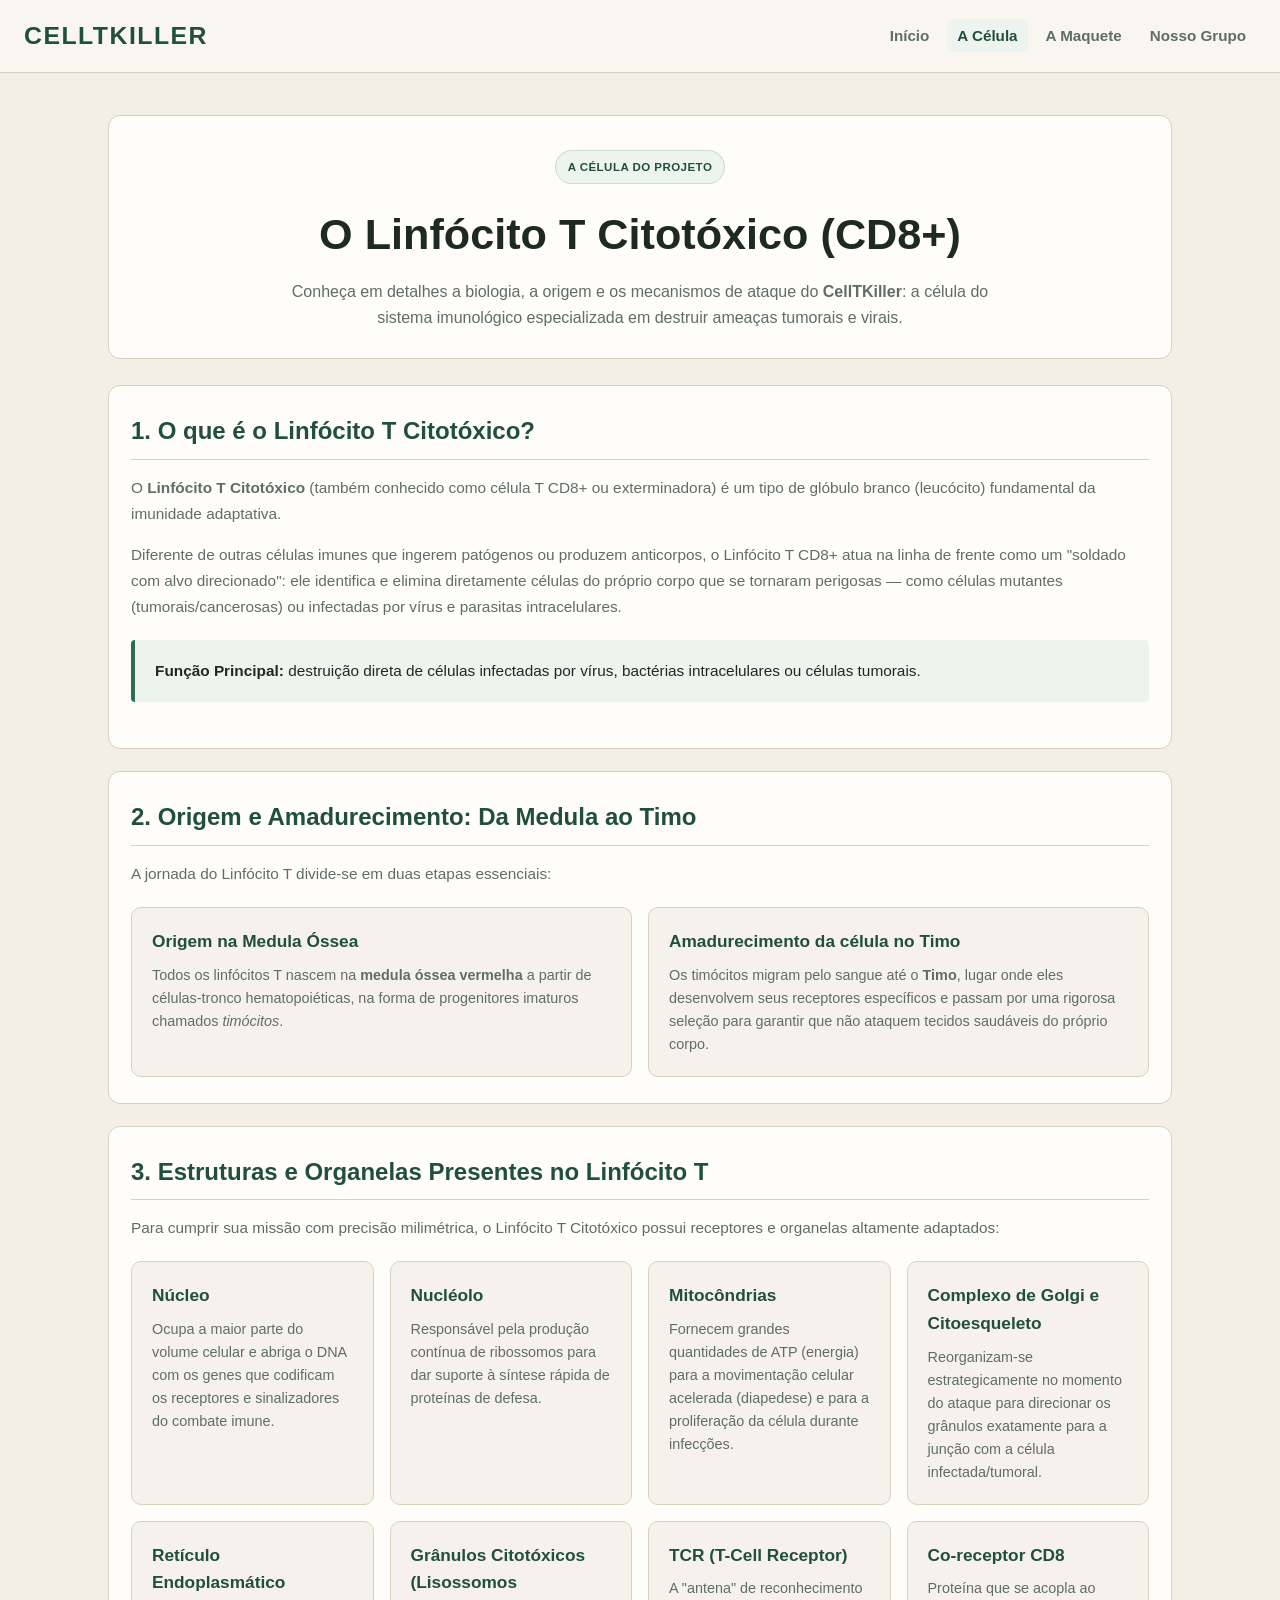
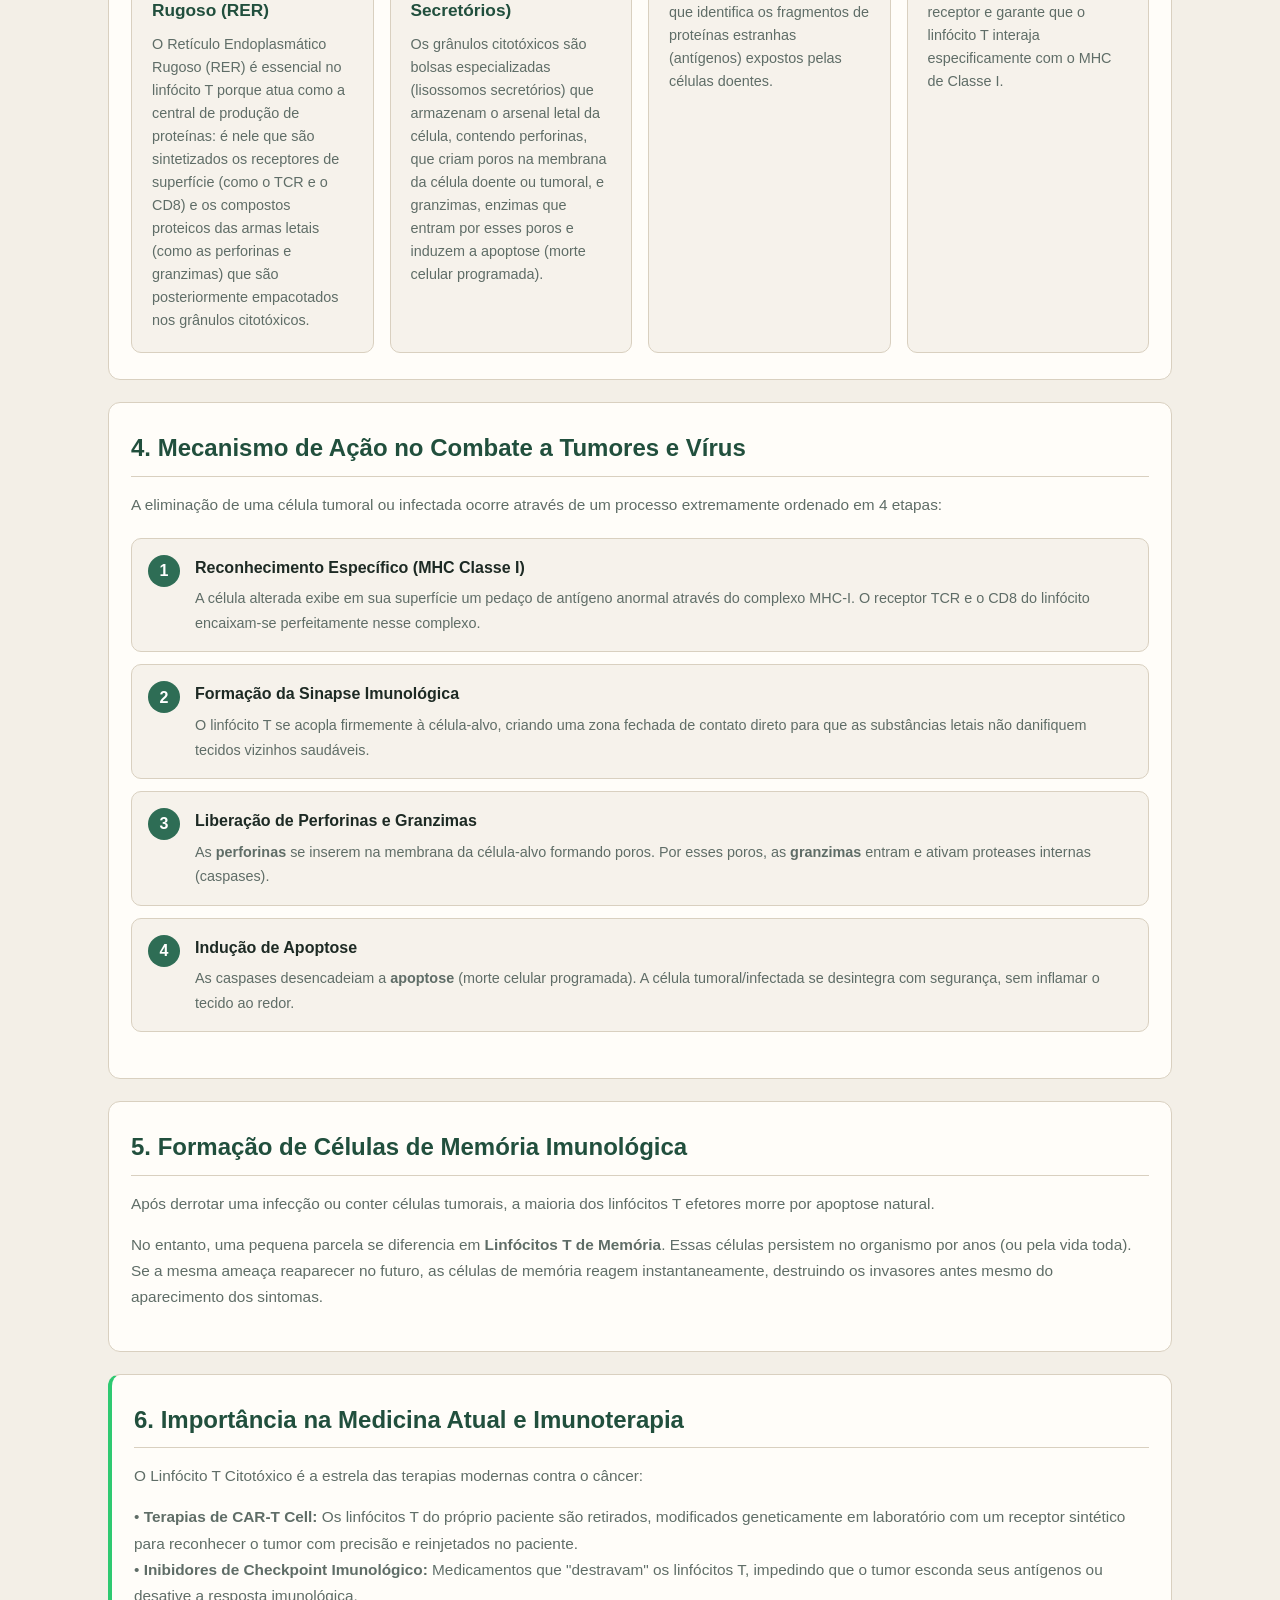
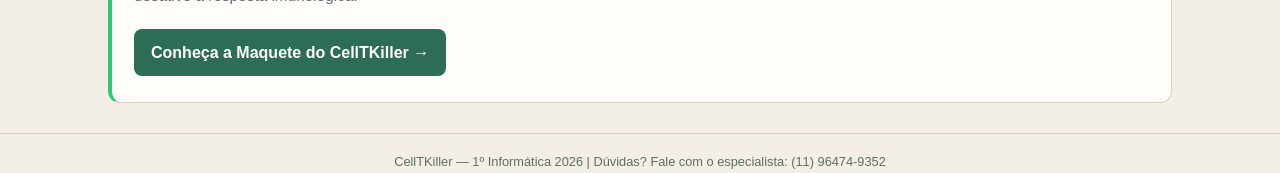
==== Pagina_Celula.html @ 52503a29 "Add files via upload" ====
<!DOCTYPE html>
<html lang="pt-br">
<head>
    <meta charset="UTF-8">
    <meta name="viewport" content="width=device-width, initial-scale=1.0">
    <title>O Linfócito T | CellTKiller</title>
    <link rel="stylesheet" href="Pagina_inicial.css">
    <link rel="stylesheet" href="Pagina_celula.css">
</head>
<body>

    <!-- CABEÇALHO -->
    <header class="header">
        <h1 class="logo">CellTKiller</h1>
        <nav>
            <ul class="nav-links">
                <li><a href="Pagina_inicial.html">Início</a></li>
                <li><a href="Pagina_Celula.html" class="active">A Célula</a></li>
                <li><a href="Pagina_Maquete.html">A Maquete</a></li>
                <li><a href="Pagina_Equipe.html">Nosso Grupo</a></li>
            </ul>
        </nav>
    </header>

    <!-- CONTEÚDO PRINCIPAL -->
    <main class="container">

        <!-- HERO SECTION -->
        <section class="hero">
            <span class="badge">A Célula do Projeto</span>
            <h2>O Linfócito T Citotóxico (CD8+)</h2>
            <p>
                Conheça em detalhes a biologia, a origem e os mecanismos de ataque do 
                <strong>CellTKiller</strong>: a célula do sistema imunológico especializada em destruir ameaças tumorais e virais.
            </p>
        </section>

        <!-- 1. O QUE É -->
        <section class="content-section">
            <h2>1. O que é o Linfócito T Citotóxico?</h2>
            <p>
                O <strong>Linfócito T Citotóxico</strong> (também conhecido como célula T CD8+ ou exterminadora) é um tipo de glóbulo branco (leucócito) fundamental da imunidade adaptativa.
            </p>
            <p>
                Diferente de outras células imunes que ingerem patógenos ou produzem anticorpos, o Linfócito T CD8+ atua na linha de frente como um "soldado com alvo direcionado": ele identifica e elimina diretamente células do próprio corpo que se tornaram perigosas — como células mutantes (tumorais/cancerosas) ou infectadas por vírus e parasitas intracelulares.
            </p>
            <div class="highlight-box">
                <p><strong>Função Principal:</strong> destruição direta de células infectadas por vírus, bactérias intracelulares ou células tumorais.</p>
            </div>
        </section>

        <!-- 2. ORIGEM E MATURAÇÃO -->
        <section class="content-section">
            <h2>2. Origem e Amadurecimento: Da Medula ao Timo</h2>
            <p>A jornada do Linfócito T divide-se em duas etapas essenciais:</p>

            <div class="grid-cards">
                <div class="card">
                    <h4>Origem na Medula Óssea</h4>
                    <p>
                        Todos os linfócitos T nascem na <strong>medula óssea vermelha</strong> a partir de células-tronco hematopoiéticas, na forma de progenitores imaturos chamados <em>timócitos</em>.
                    </p>
                </div>
                <div class="card">
                    <h4>Amadurecimento da célula no Timo</h4>
                    <p>
                        Os timócitos migram pelo sangue até o <strong>Timo</strong>, lugar onde eles desenvolvem seus receptores específicos e passam por uma rigorosa seleção para garantir que não ataquem tecidos saudáveis do próprio corpo.
                    </p>
                </div>
            </div>
        </section>

        <!-- 3. ESTRUTURAS E ORGANELAS CHAVE -->
        <section class="content-section">
            <h2>3. Estruturas e Organelas Presentes no Linfócito T</h2>
            <p>Para cumprir sua missão com precisão milimétrica, o Linfócito T Citotóxico possui receptores e organelas altamente adaptados:</p>

            <div class="grid-cards">
                <div class="card">
                    <h4>Núcleo</h4>
                    <p>Ocupa a maior parte do volume celular e abriga o DNA com os genes que codificam os receptores e sinalizadores do combate imune.</p>
                </div>
                <div class="card">
                    <h4>Nucléolo</h4>
                    <p>Responsável pela produção contínua de ribossomos para dar suporte à síntese rápida de proteínas de defesa.</p>
                </div>
                <div class="card">
                    <h4>Mitocôndrias</h4>
                    <p>Fornecem grandes quantidades de ATP (energia) para a movimentação celular acelerada (diapedese) e para a proliferação da célula durante infecções.</p>
                </div>
                <div class="card">
                    <h4>Complexo de Golgi e Citoesqueleto</h4>
                    <p>Reorganizam-se estrategicamente no momento do ataque para direcionar os grânulos exatamente para a junção com a célula infectada/tumoral.</p>
                </div>
                <div class="card">
                    <h4>Retículo Endoplasmático Rugoso (RER)</h4>
                    <p>O Retículo Endoplasmático Rugoso (RER) é essencial no linfócito T porque atua como a central de produção de proteínas: é nele que são sintetizados os receptores de superfície (como o TCR e o CD8) e os compostos proteicos das armas letais (como as perforinas e granzimas) que são posteriormente empacotados nos grânulos citotóxicos.</p>
                </div>
                <div class="card">
                    <h4>Grânulos Citotóxicos (Lisossomos Secretórios)</h4>
                    <p>Os grânulos citotóxicos são bolsas especializadas (lisossomos secretórios) que armazenam o arsenal letal da célula, contendo perforinas, que criam poros na membrana da célula doente ou tumoral, e granzimas, enzimas que entram por esses poros e induzem a apoptose (morte celular programada).</p>
                </div>
                <div class="card">
                    <h4>TCR (T-Cell Receptor)</h4>
                    <p>A "antena" de reconhecimento que identifica os fragmentos de proteínas estranhas (antígenos) expostos pelas células doentes.</p>
                </div>
                <div class="card">
                    <h4>Co-receptor CD8</h4>
                    <p>Proteína que se acopla ao receptor e garante que o linfócito T interaja especificamente com o MHC de Classe I.</p>
                </div>
            </div>
        </section>

        <!-- 4. MECANISMO DE AÇÃO -->
        <section class="content-section">
            <h2>4. Mecanismo de Ação no Combate a Tumores e Vírus</h2>  
            <p>A eliminação de uma célula tumoral ou infectada ocorre através de um processo extremamente ordenado em 4 etapas:</p>

            <div class="step-list">
                <div class="step-item">
                    <div class="step-number">1</div>
                    <div class="step-content">
                        <h4>Reconhecimento Específico (MHC Classe I)</h4>
                        <p>A célula alterada exibe em sua superfície um pedaço de antígeno anormal através do complexo MHC-I. O receptor TCR e o CD8 do linfócito encaixam-se perfeitamente nesse complexo.</p>
                    </div>
                </div>
                <div class="step-item">
                    <div class="step-number">2</div>
                    <div class="step-content">
                        <h4>Formação da Sinapse Imunológica</h4>
                        <p>O linfócito T se acopla firmemente à célula-alvo, criando uma zona fechada de contato direto para que as substâncias letais não danifiquem tecidos vizinhos saudáveis.</p>
                    </div>
                </div>
                <div class="step-item">
                    <div class="step-number">3</div>
                    <div class="step-content">
                        <h4>Liberação de Perforinas e Granzimas</h4>
                        <p>As <strong>perforinas</strong> se inserem na membrana da célula-alvo formando poros. Por esses poros, as <strong>granzimas</strong> entram e ativam proteases internas (caspases).</p>
                    </div>
                </div>
                <div class="step-item">
                    <div class="step-number">4</div>
                    <div class="step-content">
                        <h4>Indução de Apoptose</h4>
                        <p>As caspases desencadeiam a <strong>apoptose</strong> (morte celular programada). A célula tumoral/infectada se desintegra com segurança, sem inflamar o tecido ao redor.</p>
                    </div>
                </div>
            </div>
        </section>

        <!-- 5. MEMÓRIA IMUNOLÓGICA -->
        <section class="content-section">
            <h2>5. Formação de Células de Memória Imunológica</h2>
            <p>
                Após derrotar uma infecção ou conter células tumorais, a maioria dos linfócitos T efetores morre por apoptose natural.
            </p>
            <p>
                No entanto, uma pequena parcela se diferencia em <strong>Linfócitos T de Memória</strong>. Essas células persistem no organismo por anos (ou pela vida toda). Se a mesma ameaça reaparecer no futuro, as células de memória reagem instantaneamente, destruindo os invasores antes mesmo do aparecimento dos sintomas.
            </p>
        </section>

        <!-- 6. IMUNOTERAPIA -->
        <section class="content-section" style="border-left: 4px solid #2ec971;">
            <h2>6. Importância na Medicina Atual e Imunoterapia</h2>
            <p>
                O Linfócito T Citotóxico é a estrela das terapias modernas contra o câncer:
            </p>
            <p>
                • <strong>Terapias de CAR-T Cell:</strong> Os linfócitos T do próprio paciente são retirados, modificados geneticamente em laboratório com um receptor sintético para reconhecer o tumor com precisão e reinjetados no paciente.<br>
                • <strong>Inibidores de Checkpoint Imunológico:</strong> Medicamentos que "destravam" os linfócitos T, impedindo que o tumor esconda seus antígenos ou desative a resposta imunológica.
            </p>
            <div style="margin-top: 20px;">
                <a href="Pagina_Maquete.html" class="btn btn-primary">Conheça a Maquete do CellTKiller &rarr;</a>
            </div>
        </section>

    </main>

    <!-- RODAPÉ -->
    <footer class="footer">
        <p>CellTKiller — 1º Informática 2026 | Dúvidas? Fale com o especialista: (11) 96474-9352</p>
    </footer>

</body>
</html>
---- Pagina_inicial.css ----
/* visual mais simples e menos genérico */
:root {
  --bg: #f3efe7;
  --panel: #fffdf9;
  --panel-soft: #f6f2eb;
  --border: #d9d0c0;
  --text: #1d2a24;
  --muted: #5f6d67;
  --green: #2e6d55;
  --green-dark: #214f3d;
  --green-soft: #edf4ef;
}

* {
  margin: 0;
  padding: 0;
  box-sizing: border-box;
  font-family: "Segoe UI", Tahoma, Geneva, Verdana, sans-serif;
}

body {
  background: var(--bg);
  color: var(--text);
  line-height: 1.6;
  min-height: 100vh;
}

img {
  max-width: 100%;
  display: block;
}

.container {
  max-width: 1100px;
  margin: 0 auto;
  padding: 20px 18px 0;
}

.header {
  background: #f9f5ef;
  border-bottom: 1px solid var(--border);
  padding: 16px 24px;
  display: flex;
  justify-content: space-between;
  align-items: center;
  position: sticky;
  top: 0;
  z-index: 100;
}

.logo {
  color: var(--green-dark);
  font-size: 1.55rem;
  font-weight: 800;
  letter-spacing: 0.06em;
  text-transform: uppercase;
}

.nav-links {
  list-style: none;
  display: flex;
  align-items: center;
  gap: 8px;
  flex-wrap: wrap;
}

.nav-links a {
  color: var(--muted);
  text-decoration: none;
  font-size: 0.95rem;
  font-weight: 600;
  padding: 8px 10px;
  border-radius: 6px;
  transition: 0.2s ease;
}

.nav-links a:hover,
.nav-links a.active {
  color: var(--green-dark);
  background: var(--green-soft);
}

.hero {
  background: var(--panel);
  border: 1px solid var(--border);
  border-radius: 12px;
  padding: 34px 22px 28px;
  margin: 22px 0 26px;
  text-align: center;
}

.badge {
  display: inline-block;
  background: var(--green-soft);
  color: var(--green-dark);
  border: 1px solid rgba(46, 109, 85, 0.18);
  padding: 7px 12px;
  border-radius: 999px;
  font-size: 0.72rem;
  font-weight: 700;
  letter-spacing: 0.04em;
  text-transform: uppercase;
  margin-bottom: 16px;
}

.hero h2 {
  font-size: clamp(2rem, 4vw, 2.7rem);
  color: var(--text);
  margin-bottom: 10px;
}

.hero p {
  max-width: 720px;
  margin: 0 auto;
  color: var(--muted);
}

.intro-box,
.content-section,
.quiz-container {
  background: var(--panel);
  border: 1px solid var(--border);
  border-radius: 12px;
  padding: 22px 20px;
  margin-bottom: 22px;
}

.content-section h2,
.content-section h3,
.intro-content h3 {
  color: var(--text);
  font-size: 1.4rem;
  margin-bottom: 12px;
}

.content-section h2,
.content-section h3 {
  border-bottom: 1px solid var(--border);
  padding-bottom: 8px;
}

.content-section p,
.card p,
.intro-content p,
.step-content p,
.membro-card p,
.foto-info p,
.section-desc,
.materiais-lista li {
  color: var(--muted);
  line-height: 1.7;
  font-size: 0.96rem;
}

.grid-cards {
  display: grid;
  grid-template-columns: repeat(auto-fit, minmax(220px, 1fr));
  gap: 16px;
}

.card {
  background: var(--panel-soft);
  border: 1px solid var(--border);
  border-radius: 10px;
  padding: 18px 16px;
}

.card h4 {
  color: var(--text);
  margin-bottom: 8px;
  font-size: 1.1rem;
}

.btn {
  display: inline-flex;
  align-items: center;
  justify-content: center;
  padding: 10px 16px;
  border-radius: 8px;
  text-decoration: none;
  font-weight: 700;
  border: 1px solid transparent;
  transition: 0.2s ease;
}

.btn-primary {
  background: var(--green);
  color: #fff;
}

.btn-primary:hover {
  background: var(--green-dark);
}

.btn-secondary {
  background: #fff;
  color: var(--text);
  border-color: var(--border);
}

.btn-secondary:hover {
  background: #f7f2eb;
}

.quiz-trigger-section {
  text-align: center;
  margin: 18px 0 16px;
}

.quiz-header-info {
  color: var(--green-dark);
  font-size: 0.75rem;
  font-weight: 700;
  letter-spacing: 0.04em;
  text-transform: uppercase;
  margin-bottom: 10px;
}

.question-title {
  color: var(--text);
  font-size: 1.08rem;
  margin-bottom: 16px;
}

.quiz-options {
  display: flex;
  flex-direction: column;
  gap: 10px;
}

.btn-option {
  background: #fff;
  color: var(--text);
  border: 1px solid var(--border);
  border-radius: 8px;
  padding: 12px 14px;
  text-align: left;
  cursor: pointer;
}

.btn-option:hover:not(:disabled) {
  background: var(--green-soft);
  border-color: rgba(46, 109, 85, 0.2);
}

.quiz-result {
  margin-top: 14px;
  font-weight: 700;
}

.footer {
  text-align: center;
  color: var(--muted);
  font-size: 0.8rem;
  border-top: 1px solid var(--border);
  padding-top: 18px;
  margin-top: 30px;
}

@media (max-width: 768px) {
  .header {
    flex-direction: column;
    gap: 10px;
    padding: 14px 18px;
  }

  .container {
    padding-left: 12px;
    padding-right: 12px;
  }
}
---- Pagina_celula.css ----
.content-section {
    background: var(--panel);
    border: 1px solid var(--border);
    border-radius: 12px;
    padding: 26px 22px;
    margin-bottom: 22px;
}

.content-section h2 {
    color: var(--green-dark);
    font-size: 1.5rem;
    margin-bottom: 15px;
    border-bottom: 1px solid var(--border);
    padding-bottom: 8px;
}

.content-section p {
    color: var(--muted);
    line-height: 1.7;
    margin-bottom: 15px;
    font-size: 0.96rem;
}

.grid-cards {
    display: grid;
    grid-template-columns: repeat(auto-fit, minmax(240px, 1fr));
    gap: 16px;
    margin-top: 20px;
}

.card {
    background: var(--panel-soft);
    border: 1px solid var(--border);
    border-radius: 10px;
    padding: 20px;
    transition: border-color 0.2s ease;
}

.card:hover {
    border-color: rgba(46, 109, 85, 0.28);
}

.card h4 {
    color: var(--green-dark);
    font-size: 1.08rem;
    margin-bottom: 8px;
}

.card p {
    font-size: 0.9rem;
    margin-bottom: 0;
    color: var(--muted);
    line-height: 1.6;
}

.step-list {
    list-style: none;
    padding: 0;
    margin: 20px 0;
}

.step-item {
    display: flex;
    gap: 15px;
    background: var(--panel-soft);
    border: 1px solid var(--border);
    border-radius: 10px;
    padding: 16px;
    margin-bottom: 12px;
}

.step-number {
    background: var(--green);
    color: #fff;
    font-weight: bold;
    border-radius: 50%;
    width: 32px;
    height: 32px;
    display: flex;
    align-items: center;
    justify-content: center;
    flex-shrink: 0;
}

.step-content h4 {
    color: var(--text);
    margin-bottom: 6px;
}

.step-content p {
    margin: 0;
    font-size: 0.9rem;
}

.highlight-box {
    background: var(--green-soft);
    border-left: 4px solid var(--green);
    padding: 18px 20px;
    border-radius: 4px;
    margin: 20px 0;
}

.highlight-box p {
    color: var(--text);
    margin: 0;
}
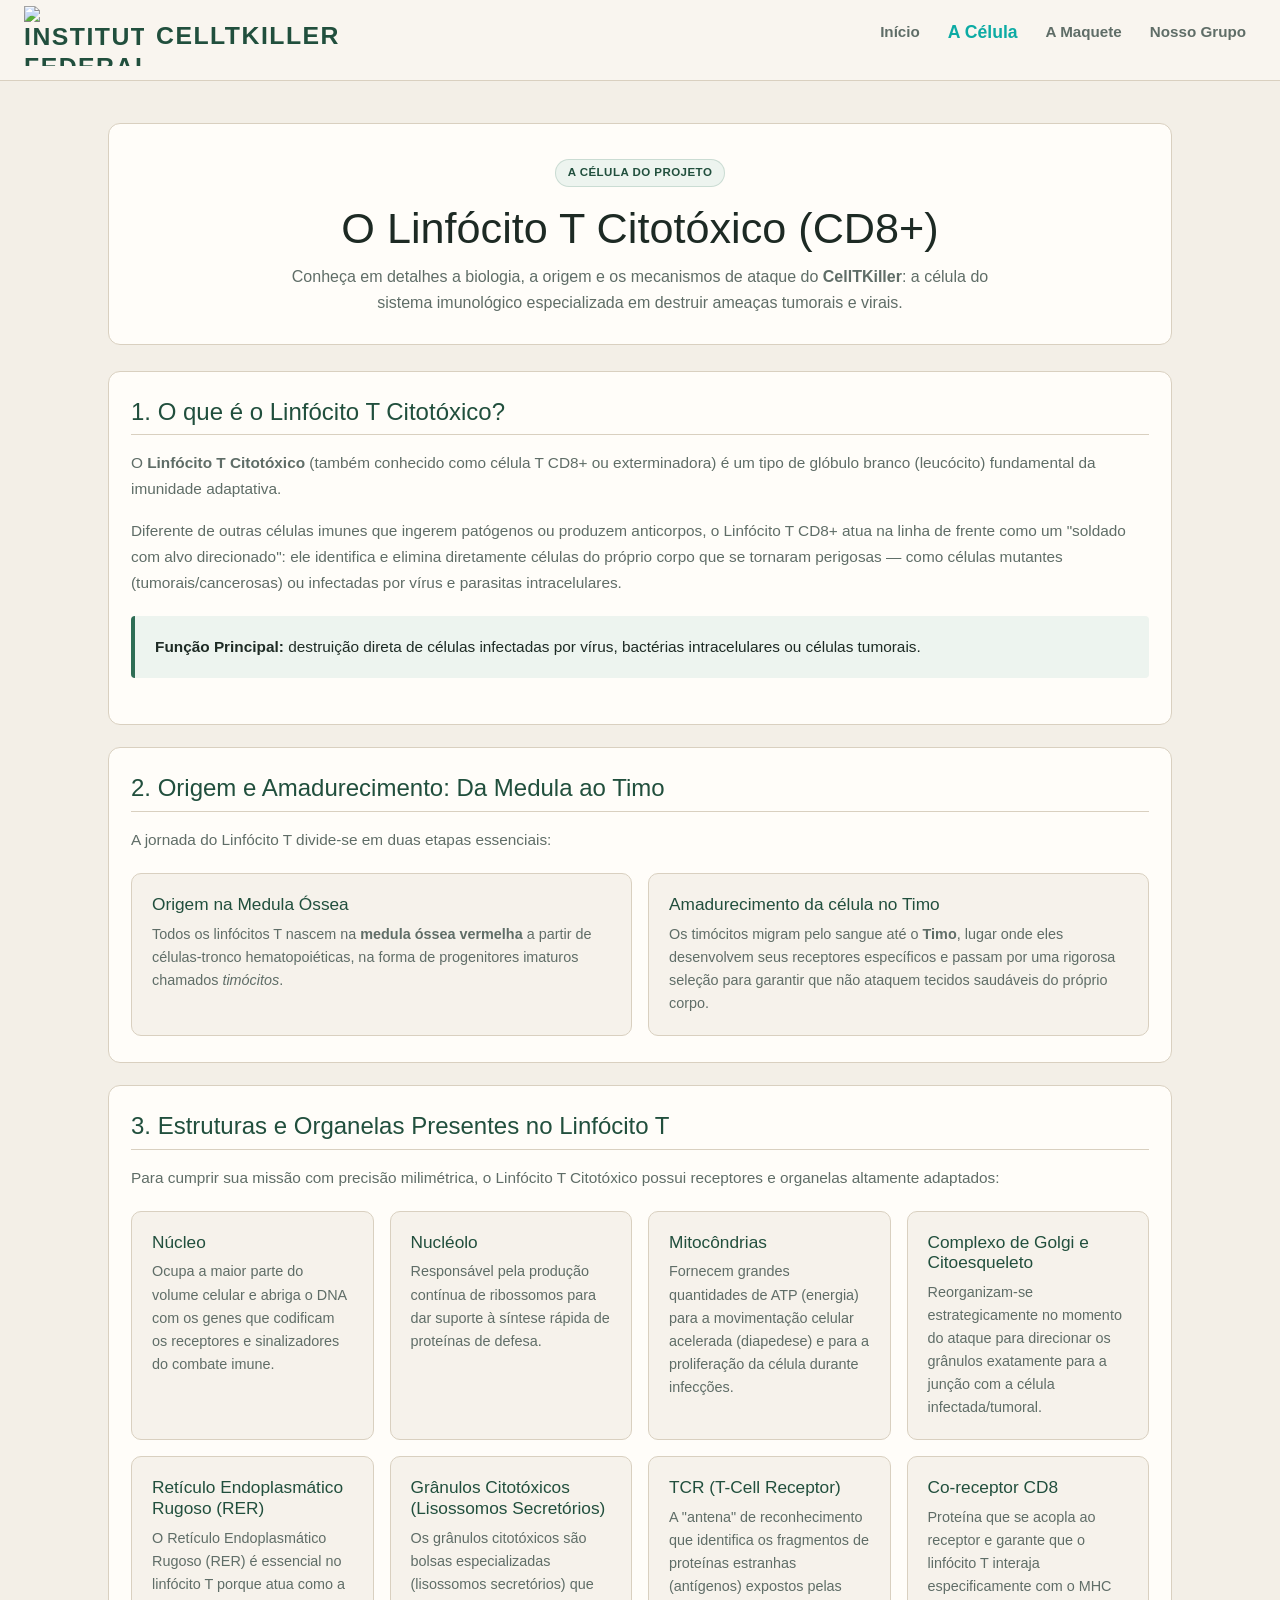
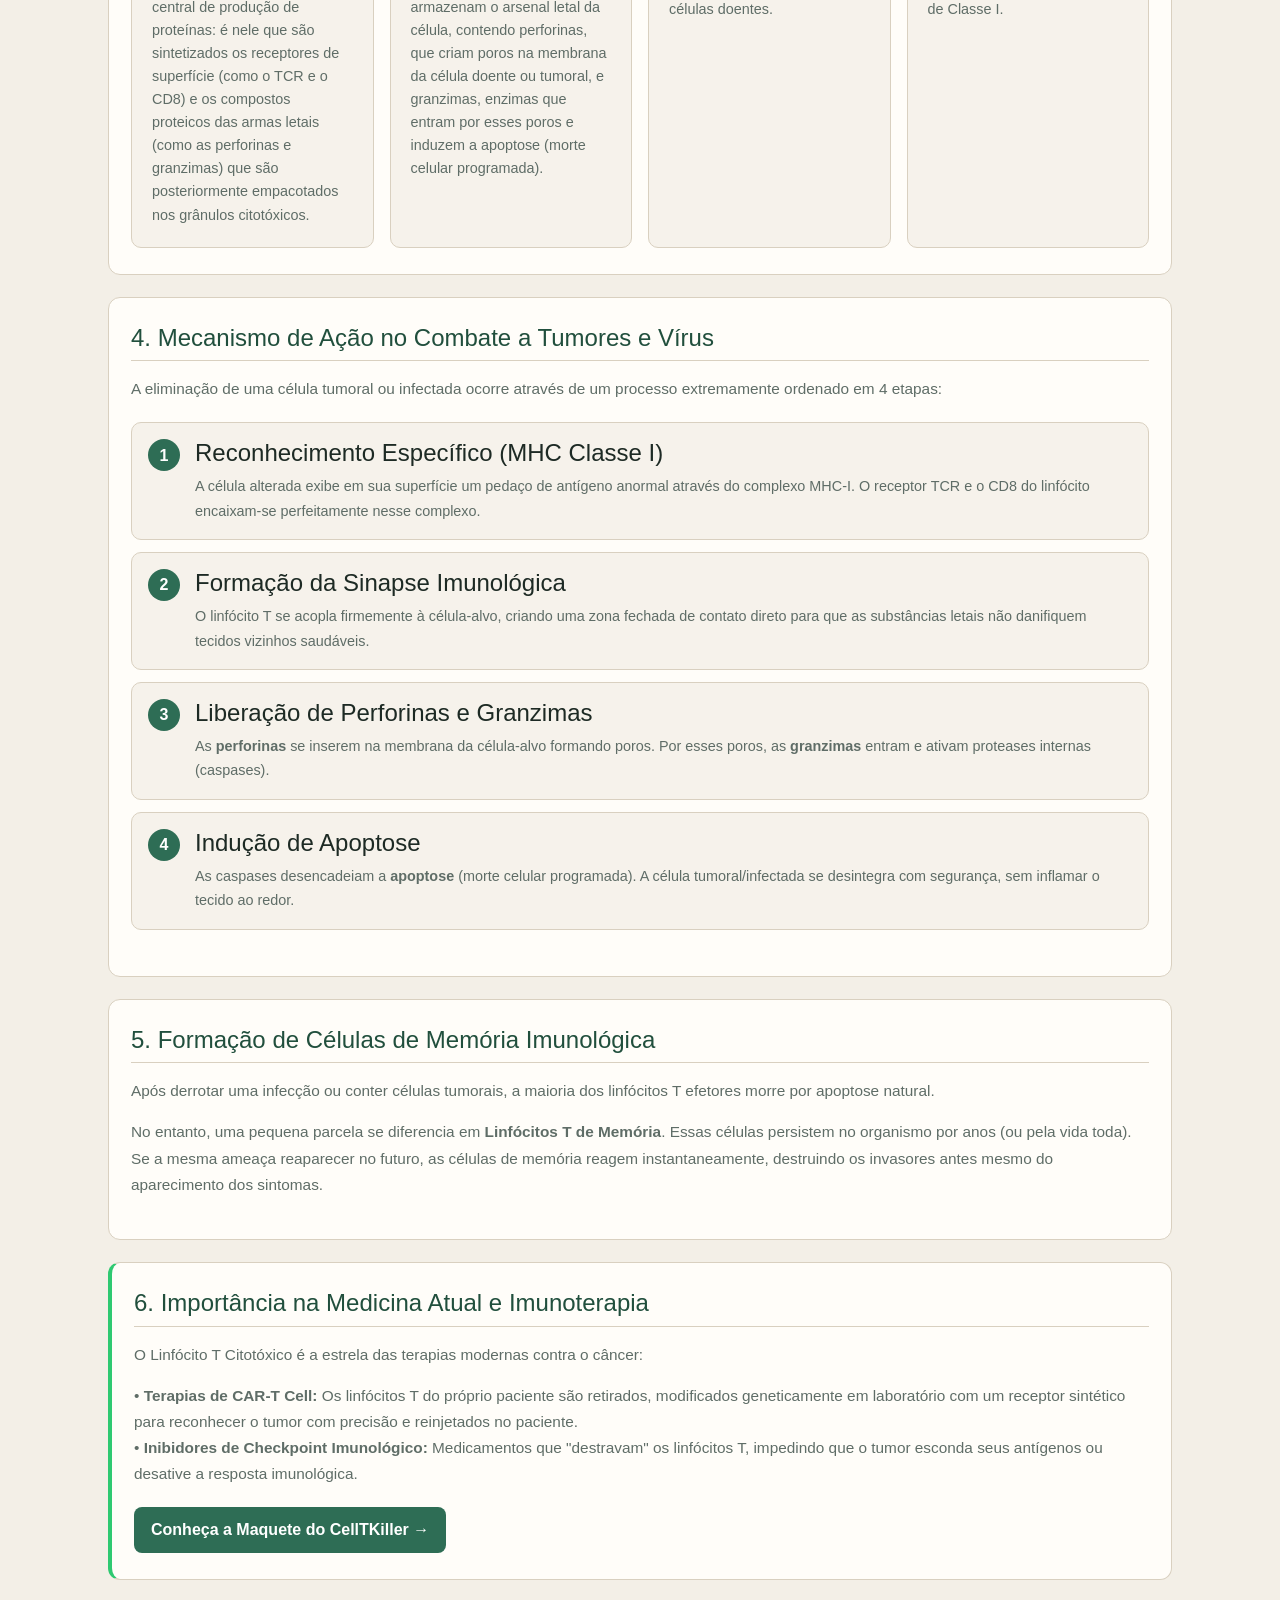
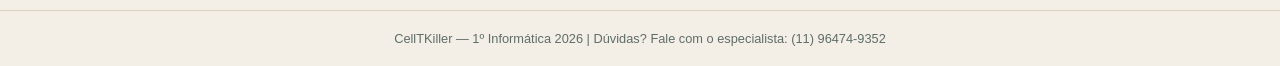
==== commit 120e7c70: "Add files via upload" ====
--- a/Pagina_Celula.html
+++ b/Pagina_Celula.html
@@ -4,14 +4,19 @@
     <meta charset="UTF-8">
     <meta name="viewport" content="width=device-width, initial-scale=1.0">
     <title>O Linfócito T | CellTKiller</title>
+    <link href="https://cdn.jsdelivr.net/npm/bootstrap@5.3.8/dist/css/bootstrap.min.css" rel="stylesheet">
     <link rel="stylesheet" href="Pagina_inicial.css">
     <link rel="stylesheet" href="Pagina_celula.css">
+    <link rel="icon" href="cellT.png">
 </head>
 <body>
 
     <!-- CABEÇALHO -->
     <header class="header">
-        <h1 class="logo">CellTKiller</h1>
+        <h1 class="logo">
+            <img src="logo.png" alt="Instituto Federal de São Paulo — Câmpus Bragança Paulista">
+            <span>CellTKiller</span>
+        </h1>
         <nav>
             <ul class="nav-links">
                 <li><a href="Pagina_inicial.html">Início</a></li>
--- a/Pagina_inicial.css
+++ b/Pagina_inicial.css
@@ -1,14 +1,14 @@
 /* visual mais simples e menos genérico */
 :root {
-  --bg: #f3efe7;
-  --panel: #fffdf9;
-  --panel-soft: #f6f2eb;
-  --border: #d9d0c0;
-  --text: #1d2a24;
-  --muted: #5f6d67;
-  --green: #2e6d55;
-  --green-dark: #214f3d;
-  --green-soft: #edf4ef;
+  --cor-fundo: #f3efe7;
+  --cor-painel: #fffdf9;
+  --cor-painel-suave: #f6f2eb;
+  --cor-borda: #d9d0c0;
+  --cor-texto: #1d2a24;
+  --cor-texto-suave: #5f6d67;
+  --cor-verde: #2e6d55;
+  --cor-verde-escuro: #214f3d;
+  --cor-verde-suave: #edf4ef;
 }
 
 * {
@@ -19,8 +19,8 @@
 }
 
 body {
-  background: var(--bg);
-  color: var(--text);
+  background: var(--cor-fundo);
+  color: var(--cor-texto);
   line-height: 1.6;
   min-height: 100vh;
 }
@@ -38,8 +38,8 @@
 
 .header {
   background: #f9f5ef;
-  border-bottom: 1px solid var(--border);
-  padding: 16px 24px;
+  border-bottom: 1px solid var(--cor-borda);
+  padding: 6px 24px;
   display: flex;
   justify-content: space-between;
   align-items: center;
@@ -49,11 +49,20 @@
 }
 
 .logo {
-  color: var(--green-dark);
+  color: var(--cor-verde-escuro);
   font-size: 1.55rem;
   font-weight: 800;
   letter-spacing: 0.06em;
   text-transform: uppercase;
+  display: flex;
+  align-items: center;
+  gap: 12px;
+}
+
+.logo img {
+  width: 120px;
+  height: 60px;
+  object-fit: contain;
 }
 
 .nav-links {
@@ -65,7 +74,7 @@
 }
 
 .nav-links a {
-  color: var(--muted);
+  color: var(--cor-texto-suave);
   text-decoration: none;
   font-size: 0.95rem;
   font-weight: 600;
@@ -76,13 +85,13 @@
 
 .nav-links a:hover,
 .nav-links a.active {
-  color: var(--green-dark);
-  background: var(--green-soft);
+  color: #0CABA4;
+  font-size: 1.1rem;
 }
 
 .hero {
-  background: var(--panel);
-  border: 1px solid var(--border);
+  background: var(--cor-painel);
+  border: 1px solid var(--cor-borda);
   border-radius: 12px;
   padding: 34px 22px 28px;
   margin: 22px 0 26px;
@@ -91,8 +100,8 @@
 
 .badge {
   display: inline-block;
-  background: var(--green-soft);
-  color: var(--green-dark);
+  background: var(--cor-verde-suave);
+  color: var(--cor-verde-escuro);
   border: 1px solid rgba(46, 109, 85, 0.18);
   padding: 7px 12px;
   border-radius: 999px;
@@ -105,21 +114,21 @@
 
 .hero h2 {
   font-size: clamp(2rem, 4vw, 2.7rem);
-  color: var(--text);
+  color: var(--cor-texto);
   margin-bottom: 10px;
 }
 
 .hero p {
   max-width: 720px;
   margin: 0 auto;
-  color: var(--muted);
+  color: var(--cor-texto-suave);
 }
 
 .intro-box,
 .content-section,
 .quiz-container {
-  background: var(--panel);
-  border: 1px solid var(--border);
+  background: var(--cor-painel);
+  border: 1px solid var(--cor-borda);
   border-radius: 12px;
   padding: 22px 20px;
   margin-bottom: 22px;
@@ -128,14 +137,14 @@
 .content-section h2,
 .content-section h3,
 .intro-content h3 {
-  color: var(--text);
+  color: var(--cor-texto);
   font-size: 1.4rem;
   margin-bottom: 12px;
 }
 
 .content-section h2,
 .content-section h3 {
-  border-bottom: 1px solid var(--border);
+  border-bottom: 1px solid var(--cor-borda);
   padding-bottom: 8px;
 }
 
@@ -147,7 +156,7 @@
 .foto-info p,
 .section-desc,
 .materiais-lista li {
-  color: var(--muted);
+  color: var(--cor-texto-suave);
   line-height: 1.7;
   font-size: 0.96rem;
 }
@@ -159,14 +168,14 @@
 }
 
 .card {
-  background: var(--panel-soft);
-  border: 1px solid var(--border);
+  background: var(--cor-painel-suave);
+  border: 1px solid var(--cor-borda);
   border-radius: 10px;
   padding: 18px 16px;
 }
 
 .card h4 {
-  color: var(--text);
+  color: var(--cor-texto);
   margin-bottom: 8px;
   font-size: 1.1rem;
 }
@@ -184,18 +193,18 @@
 }
 
 .btn-primary {
-  background: var(--green);
+  background: var(--cor-verde);
   color: #fff;
 }
 
 .btn-primary:hover {
-  background: var(--green-dark);
+  background: var(--cor-verde-escuro);
 }
 
 .btn-secondary {
   background: #fff;
-  color: var(--text);
-  border-color: var(--border);
+  color: var(--cor-texto);
+  border-color: var(--cor-borda);
 }
 
 .btn-secondary:hover {
@@ -208,7 +217,7 @@
 }
 
 .quiz-header-info {
-  color: var(--green-dark);
+  color: var(--cor-verde-escuro);
   font-size: 0.75rem;
   font-weight: 700;
   letter-spacing: 0.04em;
@@ -217,7 +226,7 @@
 }
 
 .question-title {
-  color: var(--text);
+  color: var(--cor-texto);
   font-size: 1.08rem;
   margin-bottom: 16px;
 }
@@ -230,8 +239,8 @@
 
 .btn-option {
   background: #fff;
-  color: var(--text);
-  border: 1px solid var(--border);
+  color: var(--cor-texto);
+  border: 1px solid var(--cor-borda);
   border-radius: 8px;
   padding: 12px 14px;
   text-align: left;
@@ -239,7 +248,7 @@
 }
 
 .btn-option:hover:not(:disabled) {
-  background: var(--green-soft);
+  background: var(--cor-verde-suave);
   border-color: rgba(46, 109, 85, 0.2);
 }
 
@@ -250,9 +259,9 @@
 
 .footer {
   text-align: center;
-  color: var(--muted);
+  color: var(--cor-texto-suave);
   font-size: 0.8rem;
-  border-top: 1px solid var(--border);
+  border-top: 1px solid var(--cor-borda);
   padding-top: 18px;
   margin-top: 30px;
 }
@@ -260,8 +269,13 @@
 @media (max-width: 768px) {
   .header {
     flex-direction: column;
-    gap: 10px;
-    padding: 14px 18px;
+    gap: 6px;
+    padding: 8px 18px;
+  }
+
+  .logo img {
+    width: 104px;
+    height: 52px;
   }
 
   .container {
--- a/Pagina_celula.css
+++ b/Pagina_celula.css
@@ -1,21 +1,21 @@
 .content-section {
-    background: var(--panel);
-    border: 1px solid var(--border);
+    background: var(--cor-painel);
+    border: 1px solid var(--cor-borda);
     border-radius: 12px;
     padding: 26px 22px;
     margin-bottom: 22px;
 }
 
 .content-section h2 {
-    color: var(--green-dark);
+    color: var(--cor-verde-escuro);
     font-size: 1.5rem;
     margin-bottom: 15px;
-    border-bottom: 1px solid var(--border);
+    border-bottom: 1px solid var(--cor-borda);
     padding-bottom: 8px;
 }
 
 .content-section p {
-    color: var(--muted);
+    color: var(--cor-texto-suave);
     line-height: 1.7;
     margin-bottom: 15px;
     font-size: 0.96rem;
@@ -29,8 +29,8 @@
 }
 
 .card {
-    background: var(--panel-soft);
-    border: 1px solid var(--border);
+    background: var(--cor-painel-suave);
+    border: 1px solid var(--cor-borda);
     border-radius: 10px;
     padding: 20px;
     transition: border-color 0.2s ease;
@@ -41,7 +41,7 @@
 }
 
 .card h4 {
-    color: var(--green-dark);
+    color: var(--cor-verde-escuro);
     font-size: 1.08rem;
     margin-bottom: 8px;
 }
@@ -49,7 +49,7 @@
 .card p {
     font-size: 0.9rem;
     margin-bottom: 0;
-    color: var(--muted);
+    color: var(--cor-texto-suave);
     line-height: 1.6;
 }
 
@@ -62,15 +62,15 @@
 .step-item {
     display: flex;
     gap: 15px;
-    background: var(--panel-soft);
-    border: 1px solid var(--border);
+    background: var(--cor-painel-suave);
+    border: 1px solid var(--cor-borda);
     border-radius: 10px;
     padding: 16px;
     margin-bottom: 12px;
 }
 
 .step-number {
-    background: var(--green);
+    background: var(--cor-verde);
     color: #fff;
     font-weight: bold;
     border-radius: 50%;
@@ -83,7 +83,7 @@
 }
 
 .step-content h4 {
-    color: var(--text);
+    color: var(--cor-texto);
     margin-bottom: 6px;
 }
 
@@ -93,14 +93,14 @@
 }
 
 .highlight-box {
-    background: var(--green-soft);
-    border-left: 4px solid var(--green);
+    background: var(--cor-verde-suave);
+    border-left: 4px solid var(--cor-verde);
     padding: 18px 20px;
     border-radius: 4px;
     margin: 20px 0;
 }
 
 .highlight-box p {
-    color: var(--text);
+    color: var(--cor-texto);
     margin: 0;
 }
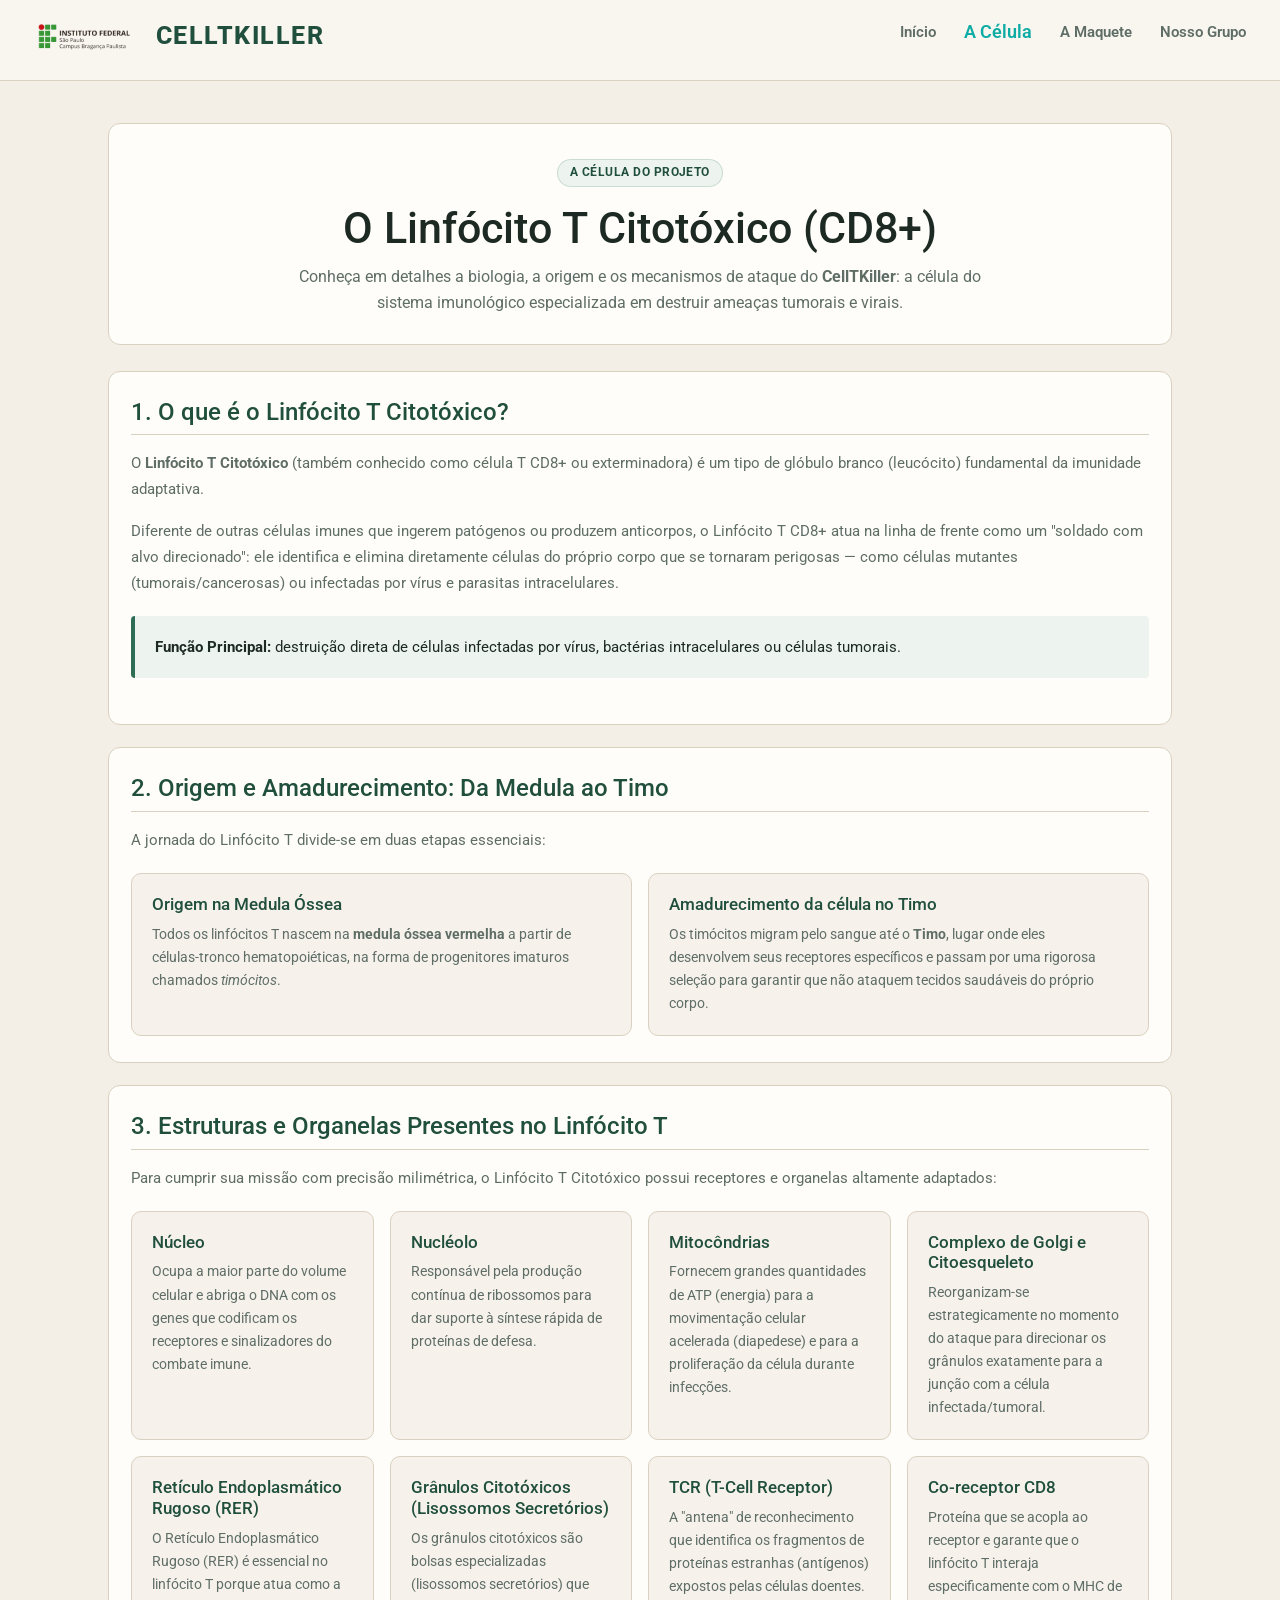
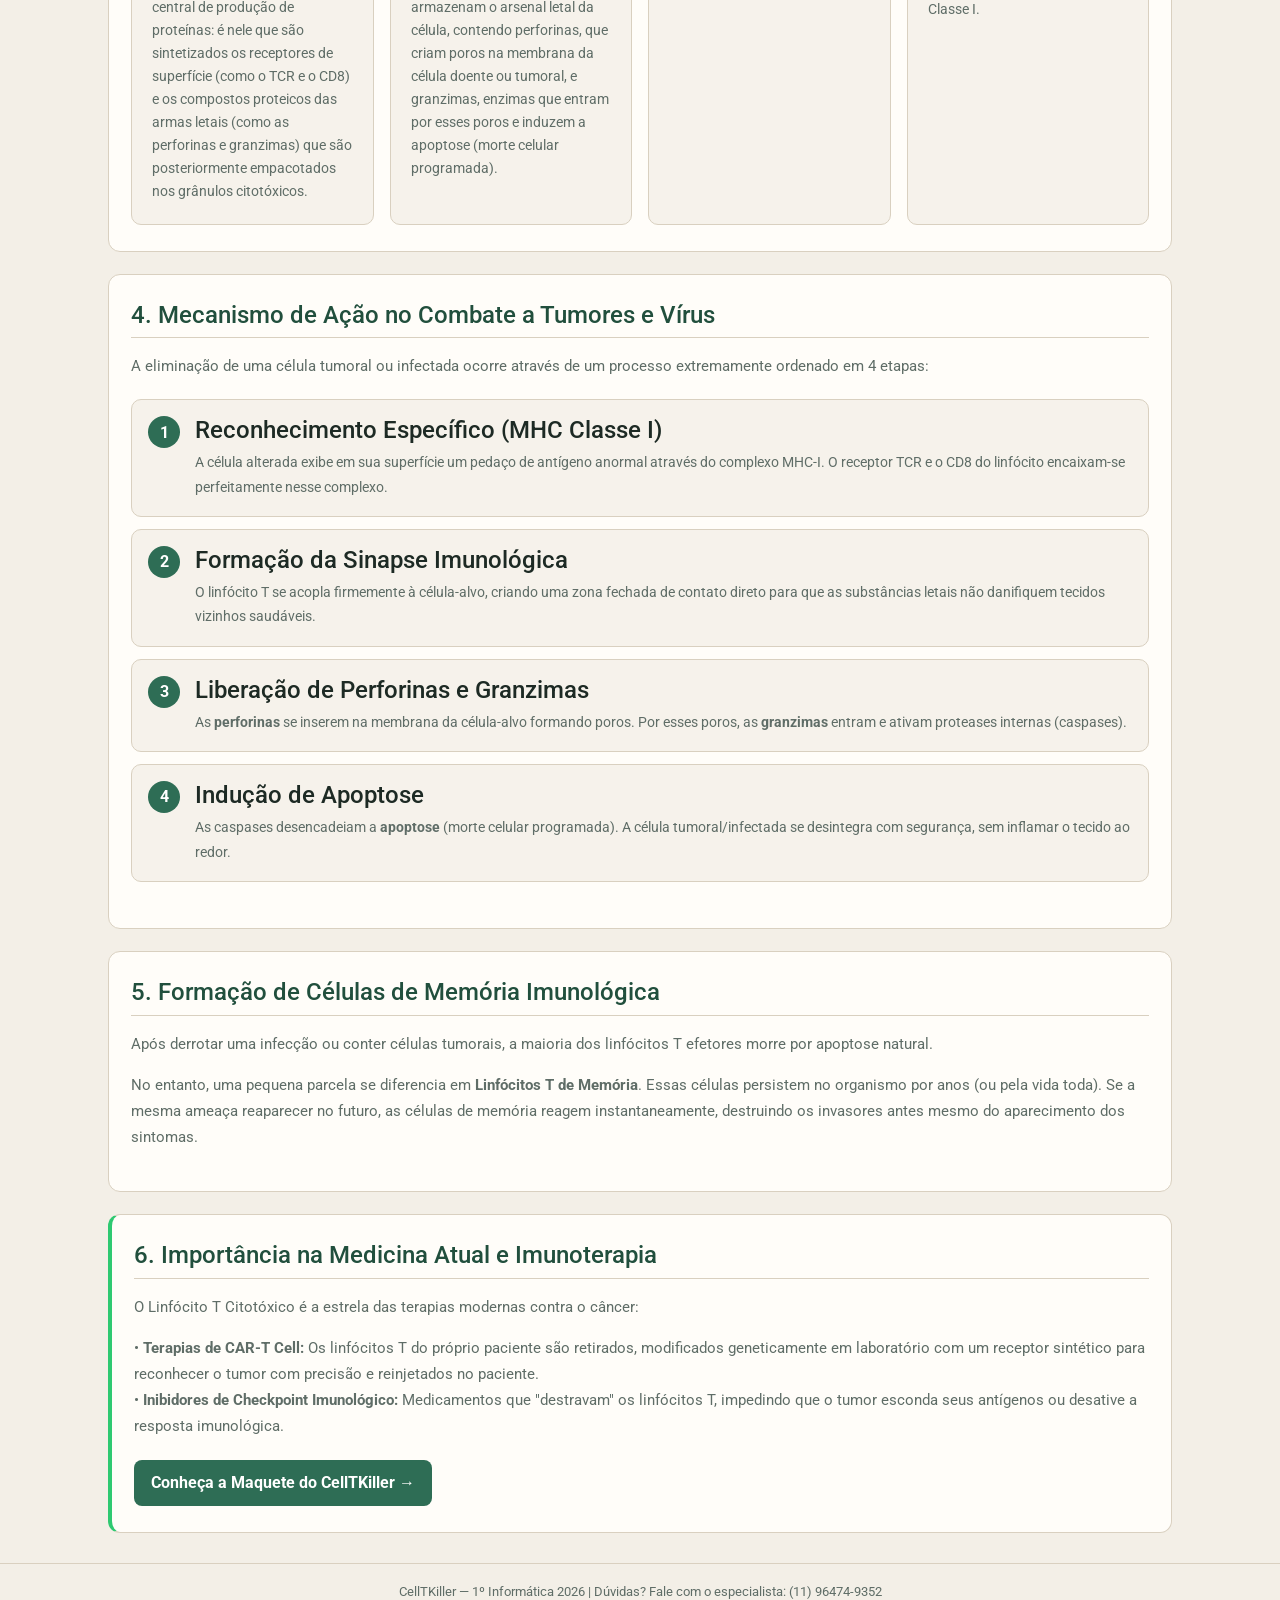
==== commit feaf04e9: "Add files via upload" ====
--- a/Pagina_Celula.html
+++ b/Pagina_Celula.html
@@ -5,6 +5,7 @@
     <meta name="viewport" content="width=device-width, initial-scale=1.0">
     <title>O Linfócito T | CellTKiller</title>
     <link href="https://cdn.jsdelivr.net/npm/bootstrap@5.3.8/dist/css/bootstrap.min.css" rel="stylesheet">
+    <link href="https://fonts.googleapis.com/css2?family=Roboto:wght@400;500;600;700;800&display=swap" rel="stylesheet">
     <link rel="stylesheet" href="Pagina_inicial.css">
     <link rel="stylesheet" href="Pagina_celula.css">
     <link rel="icon" href="cellT.png">
--- a/Pagina_inicial.css
+++ b/Pagina_inicial.css
@@ -15,12 +15,13 @@
   margin: 0;
   padding: 0;
   box-sizing: border-box;
-  font-family: "Segoe UI", Tahoma, Geneva, Verdana, sans-serif;
+  font-family: "Roboto", Arial, sans-serif;
 }
 
 body {
   background: var(--cor-fundo);
   color: var(--cor-texto);
+  font-family: "Roboto", Arial, sans-serif;
   line-height: 1.6;
   min-height: 100vh;
 }
@@ -283,3 +284,45 @@
     padding-right: 12px;
   }
 }
+
+@media (max-width: 480px) {
+  body {
+    font-size: 0.94rem;
+  }
+
+  .hero {
+    padding: 24px 16px 20px;
+    margin: 14px 0 18px;
+  }
+
+  .hero h2 {
+    font-size: 1.75rem;
+  }
+
+  .intro-box,
+  .content-section,
+  .quiz-container {
+    padding: 18px 15px;
+    margin-bottom: 16px;
+  }
+
+  .content-section h2,
+  .content-section h3,
+  .intro-content h3 {
+    font-size: 1.2rem;
+  }
+
+  .grid-cards {
+    grid-template-columns: minmax(0, 1fr);
+    gap: 12px;
+  }
+
+  .card {
+    padding: 15px 14px;
+  }
+
+  .btn {
+    padding: 9px 13px;
+    font-size: 0.9rem;
+  }
+}
--- a/Pagina_celula.css
+++ b/Pagina_celula.css
@@ -23,7 +23,7 @@
 
 .grid-cards {
     display: grid;
-    grid-template-columns: repeat(auto-fit, minmax(240px, 1fr));
+    grid-template-columns: repeat(auto-fit, minmax(min(100%, 240px), 1fr));
     gap: 16px;
     margin-top: 20px;
 }
@@ -61,12 +61,14 @@
 
 .step-item {
     display: flex;
+    align-items: flex-start;
     gap: 15px;
     background: var(--cor-painel-suave);
     border: 1px solid var(--cor-borda);
     border-radius: 10px;
     padding: 16px;
     margin-bottom: 12px;
+    min-width: 0;
 }
 
 .step-number {
@@ -85,6 +87,12 @@
 .step-content h4 {
     color: var(--cor-texto);
     margin-bottom: 6px;
+    overflow-wrap: anywhere;
+}
+
+.step-content {
+    flex: 1;
+    min-width: 0;
 }
 
 .step-content p {
@@ -104,3 +112,53 @@
     color: var(--cor-texto);
     margin: 0;
 }
+
+@media (max-width: 480px) {
+    .content-section {
+        padding: 18px 15px;
+    }
+
+    .content-section h2 {
+        font-size: 1.2rem;
+    }
+
+    .content-section p {
+        font-size: 0.9rem;
+    }
+
+    .grid-cards {
+        grid-template-columns: minmax(0, 1fr);
+        gap: 12px;
+    }
+
+    .card {
+        padding: 16px 14px;
+    }
+
+    .card h4 {
+        font-size: 1rem;
+    }
+
+    .card p,
+    .step-content p {
+        font-size: 0.86rem;
+    }
+
+    .step-item {
+        gap: 10px;
+        padding: 12px 10px;
+    }
+
+    .step-number {
+        width: 28px;
+        height: 28px;
+    }
+
+    .step-content h4 {
+        font-size: 0.95rem;
+    }
+
+    .highlight-box {
+        padding: 14px 15px;
+    }
+}
